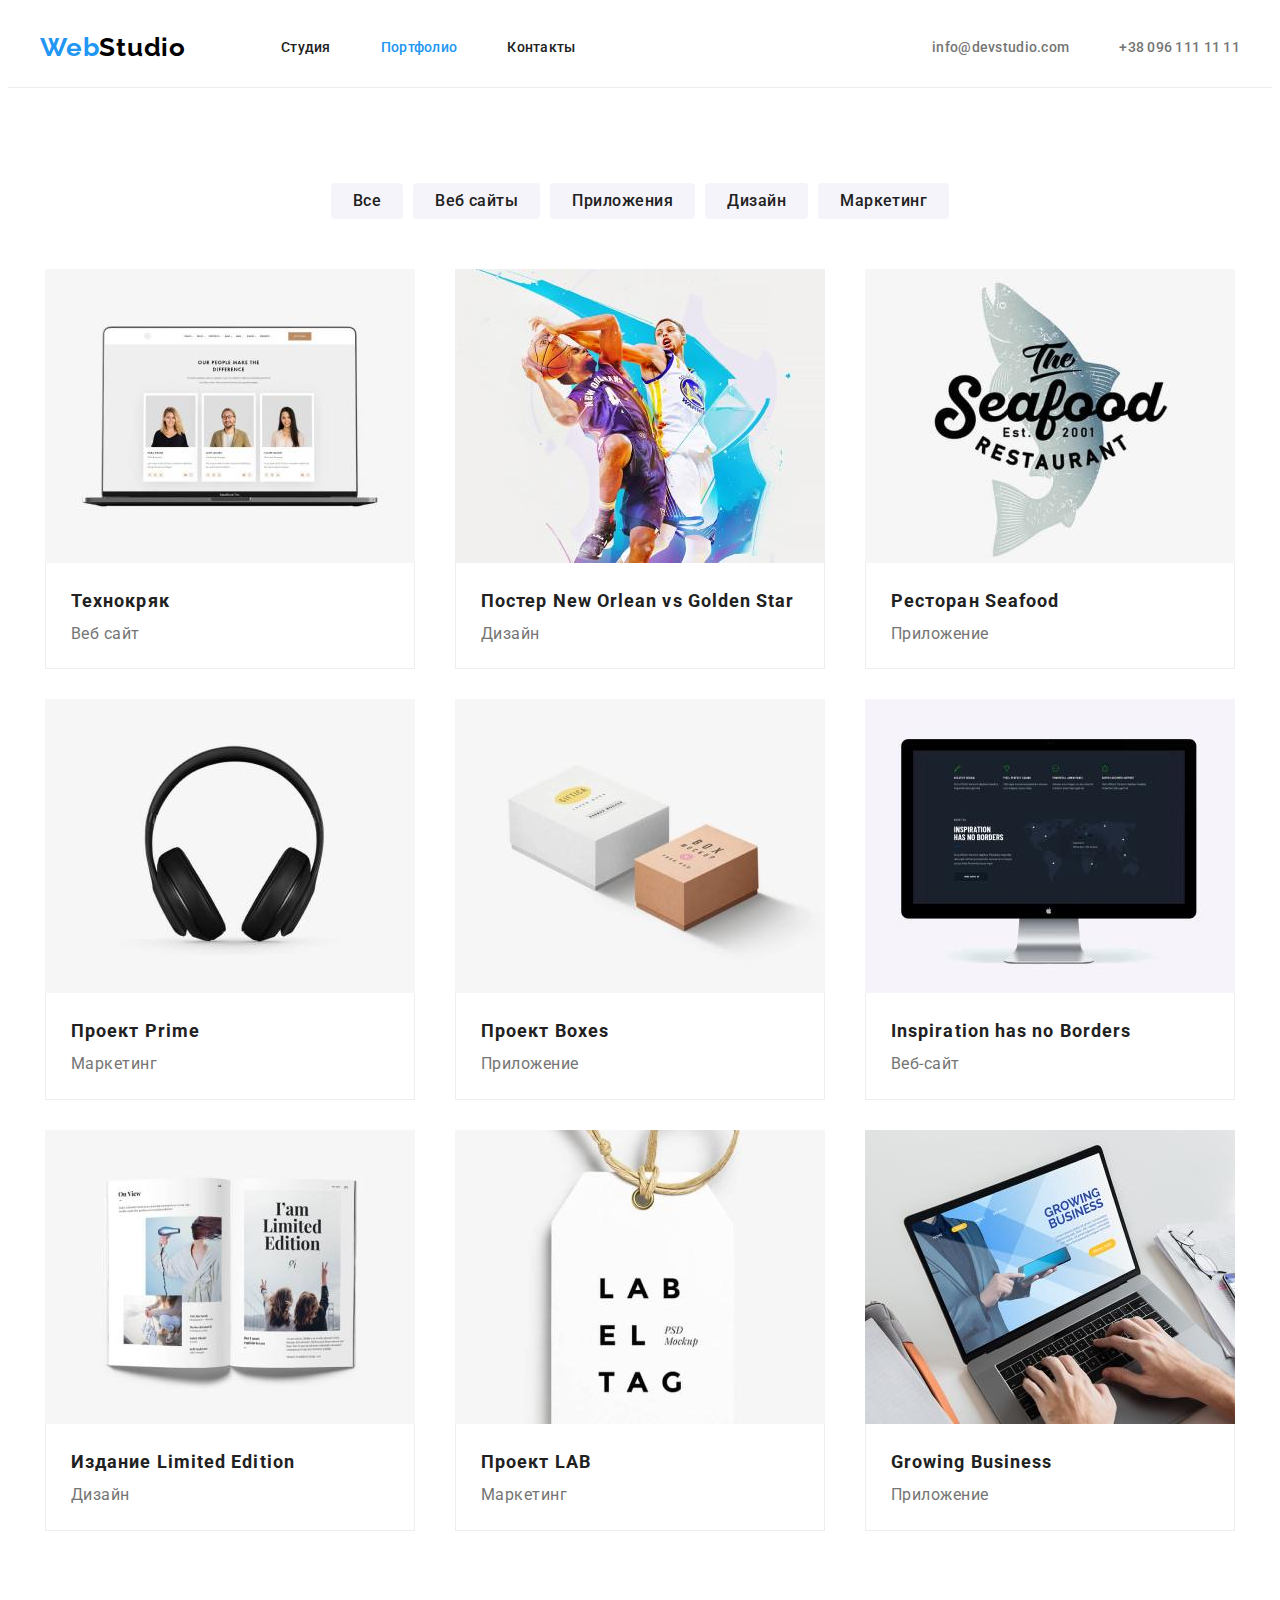
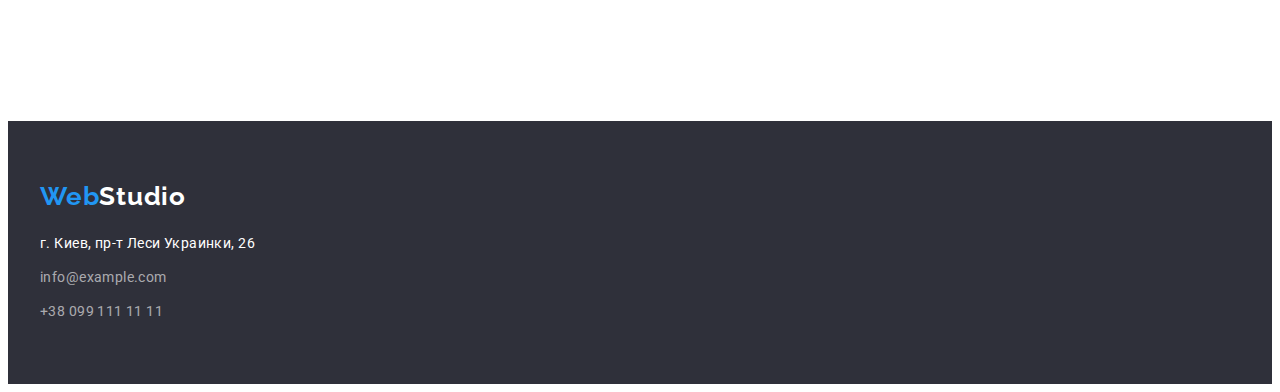
==== portfolio.html @ 575ff604 "add copy" ====
<!DOCTYPE html>
<html lang="en">
<head>
    <meta charset="UTF-8">
    <meta http-equiv="X-UA-Compatible" content="IE=edge">
    <meta name="viewport" content="width=device-width, initial-scale=1.0">
    <title>Document</title>
    <link rel="stylesheet" href="https://cdnjs.cloudflare.com/ajax/libs/modern-normalize/1.1.0/modern-normalize.min.css"
        integrity="sha512-wpPYUAdjBVSE4KJnH1VR1HeZfpl1ub8YT/NKx4PuQ5NmX2tKuGu6U/JRp5y+Y8XG2tV+wKQpNHVUX03MfMFn9Q=="
        crossorigin="anonymous" referrerpolicy="no-referrer" />
    <link rel="preconnect" href="https://fonts.googleapis.com">
    <link rel="preconnect" href="https://fonts.gstatic.com" crossorigin>
    <link href="https://fonts.googleapis.com/css2?family=Raleway:wght@700&family=Roboto:wght@400;500;700;900&display=swap"
        rel="stylesheet">
    <link rel="stylesheet" href="./css/reset.css">
    <link rel="stylesheet" href="./css/styles.css">
</head>
<body>
    <header class="header">
        <div class="container header-nav">
            <nav class="nav-list">
                <a class="header-logo-web link" lang="en" href="WebStudio">Web<span
                        class="header-logo-studio">Studio</span></a>
                <ul class="list header-list nav-link">
                    <li class="item"><a class="link header-link" 
                        href="./index.html">Студия</a></li>
                    <li class="item"><a class="link header-link link-accent" 
                        href="Портфолио">Портфолио</a></li>
                    <li class="item"><a class="link header-link" 
                        href="Контакты">Контакты</a></li>
                </ul>
            </nav>
            <ul class="header-contacts">
                <li class="item">
                    <a class="header-link header-contacts link" href="mailto:info@devstudio.com">info@devstudio.com</a>
                </li>
                <li class="item">
                    <a class="header-link header-contacts link" href="tel:+380961111111">+38 096 111 11 11</a>
                </li>
            </ul>
        </div>
    </header>
    <main>     
        <section  class="portfolio">
        <div class="container">
            <ul class="list portfolio-list">
                <li class="item">
                    <button class="main-btn" type="button">Все</button>
                </li>
                <li class="item">
                    <button class="main-btn" type="button">Веб сайты</button>
                </li>
                <li class="item">
                    <button class="main-btn" type="button">Приложения</button>
                </li>
                <li class="item">
                    <button class="main-btn" type="button">Дизайн</button>
                </li>
                <li class="item">
                    <button class="main-btn" type="button">Маркетинг</button>
                </li>
            </ul> 
            <h1 class="hidden-header">Проекты</h1>
            <ul class="list project-list">
                <li class="item">
                    <a class="link" href="">
                        <img class="project-img" src="./images/portfolio1.jpg" alt="noutbook" width="370" height="294">
                        <div class="project-content">
                            <h2 class="work project-link">Технокряк</h2>
                            <p class="text project-link">Веб сайт</p>
                        </div>
                    </a>
                </li>
                <li class="item">
                    <a class="link" href="">
                        <img class="project-img" src="./images/portfolio2.jpg" alt="poster" width="370" height="294">
                        <div class="project-content">
                             <h2 class="work" lang="en">Постер New Orlean vs Golden Star</h2>
                             <p class="text">Дизайн</p>
                        </div>
                    </a>
                </li>
                <li class="item">
                    <a class="link" href="">
                        <img class="project-img" src="./images/portfolio3.jpg" alt="fish" width="370" height="294">
                        <div class="project-content">
                            <h2 class="work">Ресторан Seafood</h2>
                            <p class="text">Приложение</p>
                        </div>
                    </a>
                </li>
                <li class="item">
                    <a class="link" href="">
                        <img class="project-img" src="./images/portfolio4.jpg" alt="headphones" width="370" height="294">
                        <div class="project-content">
                            <h2 class="work" lang="en">Проект Prime</h2>
                            <p class="text">Маркетинг</p>
                        </div>
                    </a>
                </li>
                <li class="item">
                    <a class="link" href="">
                        <img class="project-img" src="./images/portfolio5.jpg" alt="boxes" width="370" height="294">
                        <div class="project-content">
                            <h2 class="work" lang="en">Проект Boxes</h2>
                            <p class="text">Приложение</p>
                        </div>
                    </a>
                </li>
                <li class="item">
                    <a class="link" href="">
                        <img class="project-img" src="./images/portfolio6.jpg" alt="computer" width="370" height="294">
                        <div class="project-content">
                            <h2 class="work" lang="en">Inspiration has no Borders</h2>
                            <p class="text">Веб-сайт</p>
                        </div>
                    </a>
                </li>
                <li class="item">
                    <a class="link" href="">
                        <img class="project-img" src="./images/portfolio7.jpg" alt="book" width="370" height="294">
                        <div class="project-content">
                            <h2 class="work" lang="en">Издание Limited Edition</h2>
                            <p class="text">Дизайн</p>
                        </div>
                    </a>
                </li>
                <li class="item">
                    <a class="link" href="">
                        <img class="project-img" src="./images/portfolio8.jpg" alt="LAB" width="370" height="294">
                        <div class="project-content">
                            <h2 class="work">Проект LAB</h2>
                            <p class="text">Маркетинг</p>
                        </div>
                    </a>
                </li>
                <li class="item">
                    <a class="link" href="">
                        <img class="project-img" src="./images/portfolio9.jpg" alt="work" width="370" height="294">
                        <div class="project-content">
                            <h2 class="work" lang="en">Growing Business</h2>
                            <p class="text">Приложение</p>
                        </div>
                    </a>
                </li>
            </ul>
        </div>
        </section>
       
    </main>
    <footer class="footer">
        <div class="container footer-container">
            <a class="footer-logo link" lang="en" href="WebStudio">Web<span class="footer-logo-studio">Studio</span></a>
            <address>
                <ul class="list footer-list">
                    <li class="item">
                        <a class="link footer-address" href="https://goo.gl/maps/gBsBQiJznwFm2XDAA">г. Киев, пр-т Леси
                            Украинки, 26</a>
                    </li>
                    <li class="item">
                        <a class="link footer-contacts" href="mailto:info@example.com">info@example.com</a>
                    </li>
                    <li class="item">
                        <a class="link footer-contacts" href="tel:+380991111111">+38 099 111 11 11</a>
                    </li>
                </ul>
            </address>
        </div>
    </footer>
</body>
</html>
---- css/styles.css ----
:root {
  --main-title-color: #ffffff;
  --second-title-color: #212121;
  --main-text-color: #757575;
  --second-text-color: #212121;
  --third-text-color: #ffffff;
  --link-text-color: #2196f3;
  --main-btn-color: #ffffff;
  --second-btn-color: #212121;
  --main-contacts-color: #757575;
}
body {
  font-family: 'Roboto', sans-serif;
  color: #e5e5e5;
}
.container {
  width: 1200px;
  padding-left: 15px;
  padding-right: 15px;
  margin: 0 auto;
}

/*-----------------HEADER---------------------*/
.header {
  background-color: #ffffff;
  border-bottom: 1px solid #ececec;
}
.header-list {
  display: flex;
}
.header-nav {
  display: flex;
  justify-content: space-between;
  align-items: center;
}
.nav-list {
  display: flex;
  align-items: center;
}
.nav-link {
  display: flex;
  margin-left: 95px;
}
.nav-link .item + .item {
  margin-left: 50px;
}
.header-link {
  font-weight: 500;
  font-size: 14px;
  line-height: 1.33;
  letter-spacing: 0.02em;
  color: var(--second-text-color);
  padding-top: 30px;
  padding-bottom: 30px;
}
.header-link:hover,
.header-link:focus {
  color: var(--link-text-color);
}
.link-accent {
  color: var(--link-text-color);
}
.header-logo-web {
  font-family: Raleway;
  font-style: normal;
  font-weight: 700;
  font-size: 26px;
  line-height: 1.19;
  letter-spacing: 0.03em;
  color: #2196f3;
}
.header-logo-studio {
  font-family: Raleway;
  font-style: normal;
  font-weight: 700;
  font-size: 26px;
  line-height: 1.19;
  letter-spacing: 0.03em;
  color: #000000;
}

.header-contacts {
  font-weight: 500;
  font-size: 14px;
  line-height: 1.33;
  letter-spacing: 0.02em;
  color: var(--main-contacts-color);
  display: flex;
  margin-left: auto;
}
.header-contacts .item + .item {
  margin-left: 50px;
}
/*-----------------HERO-----------------------*/
.hero {
  background-color: #2f303a;
  padding-top: 200px;
  padding-bottom: 200px;
}

.hero-title {
  font-weight: 900;
  font-size: 44px;
  line-height: 1.36;
  text-align: center;
  letter-spacing: 0.06em;
  text-transform: uppercase;
  color: var(--main-title-color);

  margin-bottom: 30px;
}
.hero-btn {
  font-family: inherit;
  font-weight: 700;
  font-size: 16px;
  line-height: 1.87;
  text-align: center;
  letter-spacing: 0.06em;
  color: var(--main-btn-color);
  background-color: #2196f3;
  cursor: pointer;

  border-radius: 4px;
  border-style: none;
  padding: 10px 30px;
}

.hero-btn-item {
  text-align: center;
}
.hero-btn-link:active {
  background-color: white;
  color: #2196f3;
}
/*----------------features-------------*/
.features {
  background-color: #ffffff;
  padding-top: 95px;
  padding-bottom: 95px;
}

.features-list {
  display: flex;
  justify-content: center;
}
.features-list .item {
  min-width: 270px;
}
.features-list .item + .item {
  margin-left: 30px;
}
.hidden-header {
  position: absolute;
  clip: rect(0 0 0 0);
  width: 1px;
  height: 1px;
  margin: -1px;
  border: 0;
  padding: 0;
  overflow: hidden;
}
.features-main {
  font-weight: 700;
  font-size: 14px;
  line-height: 1.14;
  letter-spacing: 0.03em;
  text-transform: uppercase;
  color: var(--second-text-color);
}
.features-text {
  font-weight: 400;
  font-size: 14px;
  line-height: 1.71;
  letter-spacing: 0.03em;
  color: var(--main-text-color);

  margin-top: 10px;
}

/*------------------------workspace--------------*/
.workspace {
  background-color: white;
  padding-bottom: 95px;
}

.workspace-list {
  display: flex;
}
.workspace-list .workspace-item + .workspace-item {
  margin-left: 30px;
}

.workspace-title {
  font-weight: 700;
  font-size: 36px;
  line-height: 1.16;
  text-align: center;
  letter-spacing: 0.03em;
  color: var(--second-title-color);

  margin-bottom: 50px;
}
/*-----------------------team------------------*/
.team {
  background-color: #f5f4fa;
  padding-top: 95px;
  padding-bottom: 95px;
}
.team-title {
  font-weight: 700;
  font-size: 36px;
  line-height: 1.16;
  text-align: center;
  letter-spacing: 0.03em;
  color: var(--second-title-color);

  margin-bottom: 50px;
}
.team-list {
  text-align: center;
  display: flex;
}
.team-list .team-list-item + .team-list-item {
  margin-left: 30px;
}
.team-list-item {
  background-color: #fff;
  max-width: 270px;
  border-radius: 0 0 4px 4px;
  box-shadow: 0px 1px 3px 0px #0000001f;
}
.team-photo {
  display: block;
  max-width: 100%;
  height: auto;
}
.team-text {
  padding-top: 30px;
  padding-bottom: 30px;
}
.team-main {
  font-weight: 500;
  font-size: 16px;
  line-height: 1.18;
  text-align: center;
  letter-spacing: 0.03em;
  color: var(--second-text-color);

  margin-bottom: 10px;
}
.team-profession {
  font-weight: 400;
  font-size: 16px;
  line-height: 1.18;
  text-align: center;
  letter-spacing: 0.03em;
  color: var(--main-text-color);
}
/*----------------------------footer---------------------*/
.footer {
  background-color: #2f303a;
  padding-top: 60px;
  padding-bottom: 60px;
}

.footer-logo {
  font-family: Raleway;
  font-style: normal;
  font-weight: 700;
  font-size: 26px;
  line-height: 1.19;
  letter-spacing: 0.03em;
  color: #2196f3;
}
.footer-list {
  margin-top: 20px;
}
.footer-list .item + .item {
  margin-top: 10px;
}
.footer-logo-studio {
  font-family: Raleway;
  font-style: normal;
  font-weight: 700;
  font-size: 26px;
  line-height: 1.19;
  letter-spacing: 0.03em;
  color: white;
}
.footer-address {
  font-style: normal;
  font-weight: 400;
  font-size: 14px;
  line-height: 1.71;
  letter-spacing: 0.03em;
  color: var(--third-text-color);
}
.footer-contacts {
  font-style: normal;
  font-weight: 400;
  font-size: 14px;
  line-height: 1.71;
  letter-spacing: 0.03em;
  color: rgba(255, 255, 255, 0.6);
}
/*----------------------------PORTFOLIO-------------------*/
.portfolio {
  background-color: white;
  padding-top: 95px;
  padding-bottom: 95px;
}
.portfolio-list {
  display: flex;
  justify-content: center;
  margin-bottom: 50px;
}
.portfolio-list .item + .item {
  margin-left: 10px;
}
.portfolio-list .item {
}
.main-btn:hover {
  color: var(--main-btn-color);
  background-color: var(--link-text-color);
}

.main-btn-color:hover {
  color: var(--main-btn-color);
  background-color: var(--link-text-color);
}
.main-btn {
  font-family: inherit;
  font-weight: 500;
  font-size: 16px;
  line-height: 1.62;
  text-align: center;
  letter-spacing: 0.03em;
  color: var(--second-btn-color);
  background-color: #f5f4fa;

  border-radius: 4px;
  border-style: none;
  padding: 5px 22px;
}
.main-btn-color {
  font-family: inherit;
  font-weight: 500;
  font-size: 16px;
  line-height: 1.62;
  text-align: center;
  letter-spacing: 0.03em;
  color: var(--main-btn-color);
  background-color: var(--link-text-color);
}
.project-list .item:nth-child(3n + 2) {
  margin-left: 30px;
  margin-right: 30px;
}
.project-list .item:nth-last-child(n + 3) {
  margin-bottom: 30px;
}
.project-list {
  display: flex;
  flex-wrap: wrap;
  justify-content: space-around;
  padding-bottom: 65px;
}

.project-img {
  display: block;
  max-width: 100%;
  height: auto;
}

.project-content {
  padding: 20px 25px;
  border-left: 1px solid #eeeeee;
  border-bottom: 1px solid #eeeeee;
  border-right: 1px solid #eeeeee;
}
.work {
  font-weight: 700;
  font-size: 18px;
  line-height: 2;
  letter-spacing: 0.06em;
  color: var(--second-title-color);
}
.text {
  font-weight: 400;
  font-size: 16px;
  line-height: 1.87;
  letter-spacing: 0.03em;
  color: var(--main-text-color);
}
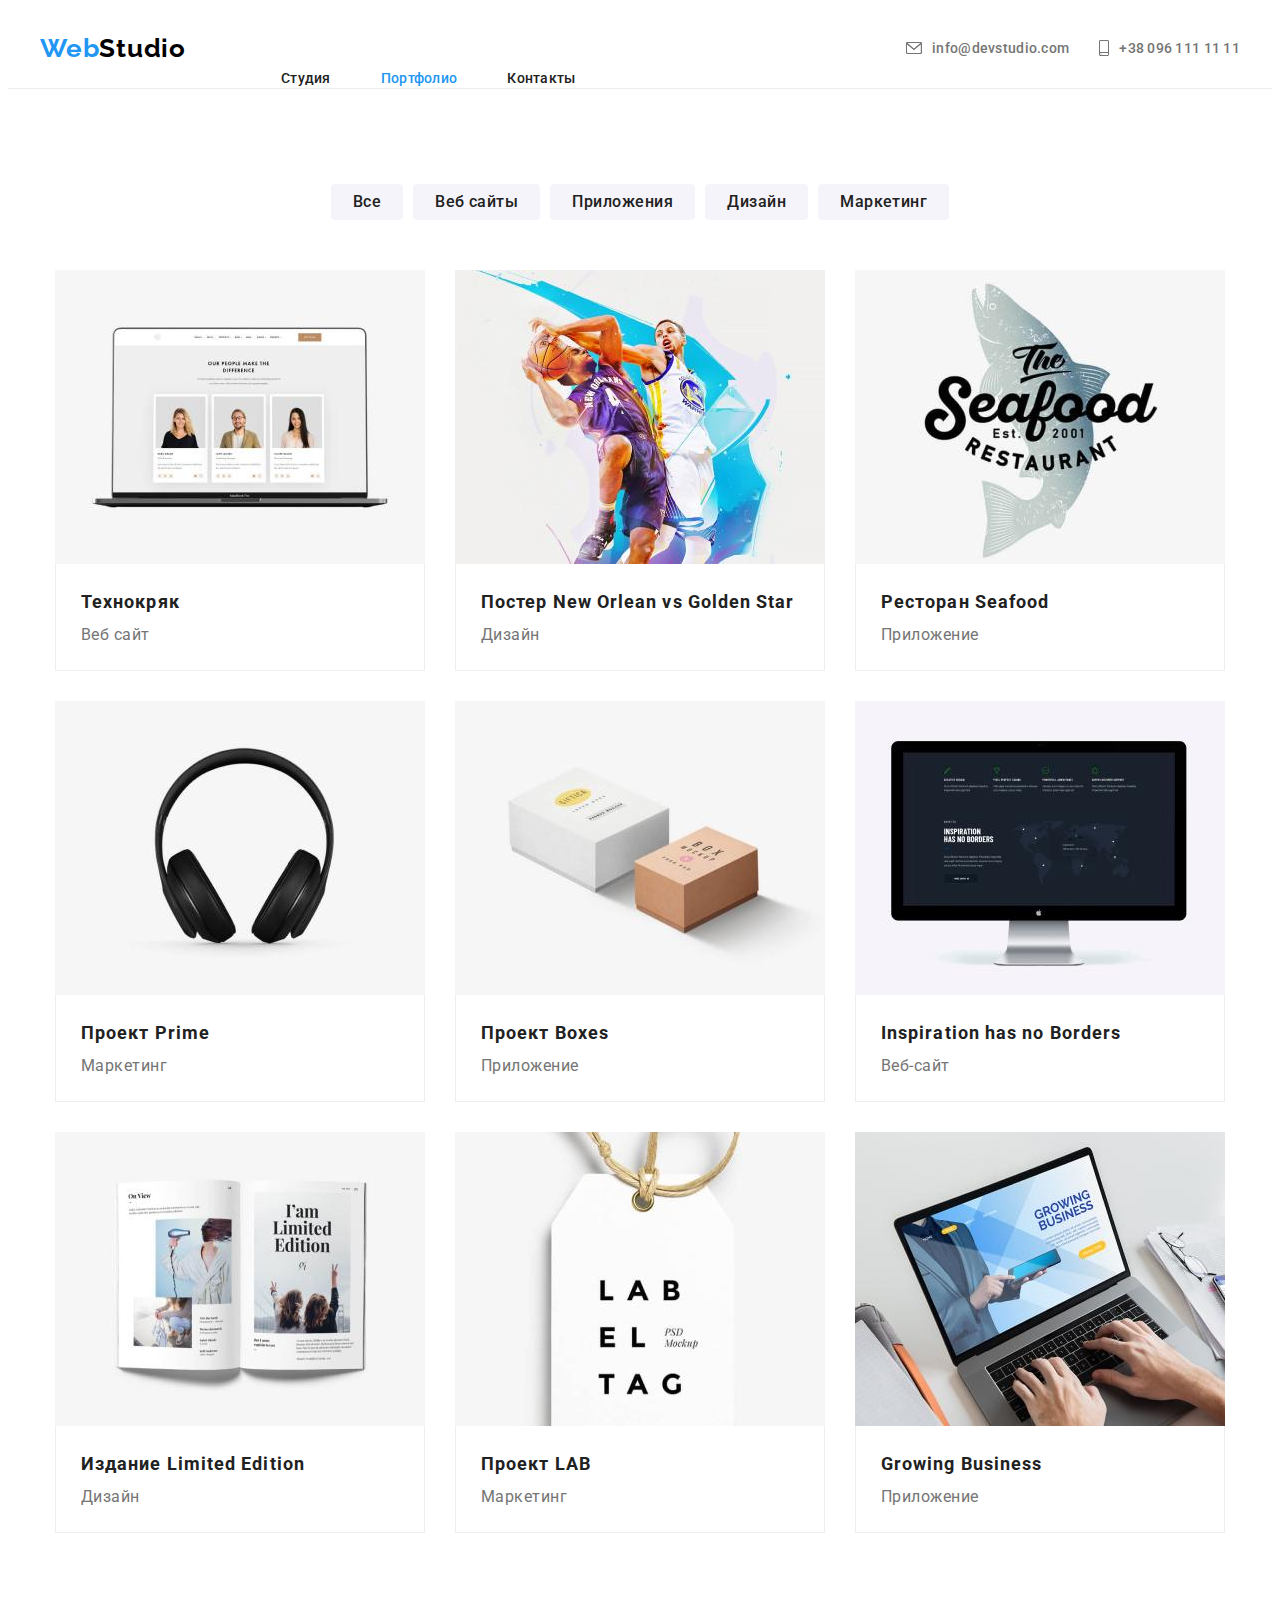
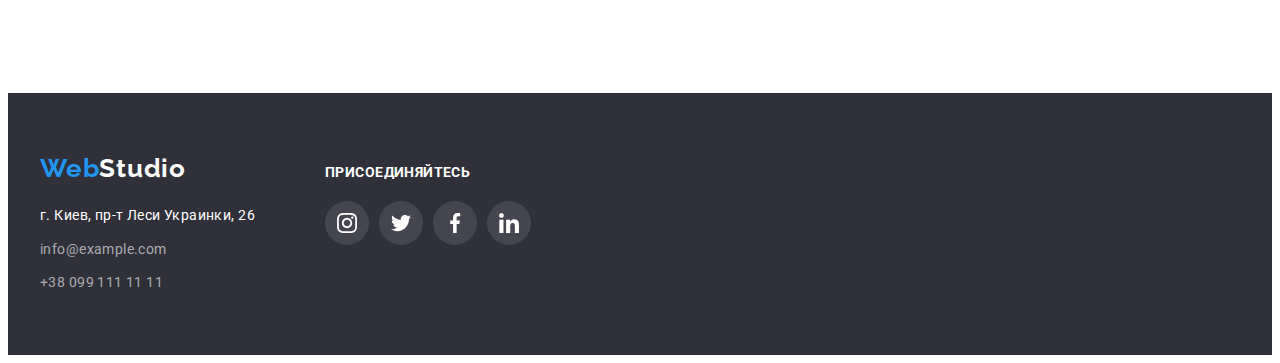
==== commit 669a411c: "add portfolio" ====
--- a/portfolio.html
+++ b/portfolio.html
@@ -32,10 +32,18 @@
             </nav>
             <ul class="header-contacts">
                 <li class="item">
-                    <a class="header-link header-contacts link" href="mailto:info@devstudio.com">info@devstudio.com</a>
-                </li>
-                <li class="item">
-                    <a class="header-link header-contacts link" href="tel:+380961111111">+38 096 111 11 11</a>
+                    <a class="header-link header-contacts-text link" href="mailto:info@devstudio.com"><svg class="header-icon"
+                            width="16" height="12">
+                            <use href="./images/icons.svg#icon-letter"></use>
+                        </svg>info@devstudio.com
+                    </a>
+                </li>
+                <li class="item">
+                    <a class="header-link header-contacts-text link" href="tel:+380961111111"><svg class="header-icon" width="10"
+                            height="16">
+                            <use href="./images/icons.svg#icon-smartphone"></use>
+                        </svg>+38 096 111 11 11
+                    </a>
                 </li>
             </ul>
         </div>
@@ -62,8 +70,8 @@
             </ul> 
             <h1 class="hidden-header">Проекты</h1>
             <ul class="list project-list">
-                <li class="item">
-                    <a class="link" href="">
+                <li class="item project-item">
+                    <a class="link project-item-link" href="">
                         <img class="project-img" src="./images/portfolio1.jpg" alt="noutbook" width="370" height="294">
                         <div class="project-content">
                             <h2 class="work project-link">Технокряк</h2>
@@ -71,8 +79,8 @@
                         </div>
                     </a>
                 </li>
-                <li class="item">
-                    <a class="link" href="">
+                <li class="item project-item">
+                    <a class="link project-item-link" href="">
                         <img class="project-img" src="./images/portfolio2.jpg" alt="poster" width="370" height="294">
                         <div class="project-content">
                              <h2 class="work" lang="en">Постер New Orlean vs Golden Star</h2>
@@ -80,8 +88,8 @@
                         </div>
                     </a>
                 </li>
-                <li class="item">
-                    <a class="link" href="">
+                <li class="item project-item">
+                    <a class="link project-item-link" href="">
                         <img class="project-img" src="./images/portfolio3.jpg" alt="fish" width="370" height="294">
                         <div class="project-content">
                             <h2 class="work">Ресторан Seafood</h2>
@@ -89,8 +97,8 @@
                         </div>
                     </a>
                 </li>
-                <li class="item">
-                    <a class="link" href="">
+                <li class="item project-item">
+                    <a class="link project-item-link" href="">
                         <img class="project-img" src="./images/portfolio4.jpg" alt="headphones" width="370" height="294">
                         <div class="project-content">
                             <h2 class="work" lang="en">Проект Prime</h2>
@@ -98,8 +106,8 @@
                         </div>
                     </a>
                 </li>
-                <li class="item">
-                    <a class="link" href="">
+                <li class="item project-item">
+                    <a class="link project-item-link" href="">
                         <img class="project-img" src="./images/portfolio5.jpg" alt="boxes" width="370" height="294">
                         <div class="project-content">
                             <h2 class="work" lang="en">Проект Boxes</h2>
@@ -107,8 +115,8 @@
                         </div>
                     </a>
                 </li>
-                <li class="item">
-                    <a class="link" href="">
+                <li class="item project-item">
+                    <a class="link project-item-link" href="">
                         <img class="project-img" src="./images/portfolio6.jpg" alt="computer" width="370" height="294">
                         <div class="project-content">
                             <h2 class="work" lang="en">Inspiration has no Borders</h2>
@@ -116,8 +124,8 @@
                         </div>
                     </a>
                 </li>
-                <li class="item">
-                    <a class="link" href="">
+                <li class="item project-item">
+                    <a class="link project-item-link" href="">
                         <img class="project-img" src="./images/portfolio7.jpg" alt="book" width="370" height="294">
                         <div class="project-content">
                             <h2 class="work" lang="en">Издание Limited Edition</h2>
@@ -125,8 +133,8 @@
                         </div>
                     </a>
                 </li>
-                <li class="item">
-                    <a class="link" href="">
+                <li class="item project-item">
+                    <a class="link project-item-link" href="">
                         <img class="project-img" src="./images/portfolio8.jpg" alt="LAB" width="370" height="294">
                         <div class="project-content">
                             <h2 class="work">Проект LAB</h2>
@@ -134,8 +142,8 @@
                         </div>
                     </a>
                 </li>
-                <li class="item">
-                    <a class="link" href="">
+                <li class="item project-item">
+                    <a class="link project-item-link" href="">
                         <img class="project-img" src="./images/portfolio9.jpg" alt="work" width="370" height="294">
                         <div class="project-content">
                             <h2 class="work" lang="en">Growing Business</h2>
@@ -149,22 +157,57 @@
        
     </main>
     <footer class="footer">
-        <div class="container footer-container">
-            <a class="footer-logo link" lang="en" href="WebStudio">Web<span class="footer-logo-studio">Studio</span></a>
-            <address>
-                <ul class="list footer-list">
-                    <li class="item">
-                        <a class="link footer-address" href="https://goo.gl/maps/gBsBQiJznwFm2XDAA">г. Киев, пр-т Леси
-                            Украинки, 26</a>
-                    </li>
-                    <li class="item">
-                        <a class="link footer-contacts" href="mailto:info@example.com">info@example.com</a>
-                    </li>
-                    <li class="item">
-                        <a class="link footer-contacts" href="tel:+380991111111">+38 099 111 11 11</a>
+        <div class="container footer-content">
+            <div class="footer-right">
+                <a class="footer-logo link" lang="en" href="WebStudio">Web<span class="footer-logo-studio">Studio</span></a>
+                <address>
+                    <ul class="list footer-list">
+                        <li class="item">
+                            <a class="link footer-address" href="https://goo.gl/maps/gBsBQiJznwFm2XDAA">г. Киев, пр-т Леси
+                                Украинки, 26</a>
+                        </li>
+                        <li class="item">
+                            <a class="link footer-contacts" href="mailto:info@example.com">info@example.com</a>
+                        </li>
+                        <li class="item">
+                            <a class="link footer-contacts" href="tel:+380991111111">+38 099 111 11 11</a>
+                        </li>
+                    </ul>
+                </address>
+            </div>
+            <div class="join">
+                <p class="join-main">присоединяйтесь</p>
+                <ul class="join-list">
+                    <li class="join-item">
+                        <a href="" class="join-link">
+                            <svg class="join-icon" width="20" height="20">
+                                <use href="./images/icons.svg#icon-instagram"></use>
+                            </svg>
+                        </a>
+                    </li>
+                    <li class="join-item">
+                        <a href="" class="join-link">
+                            <svg class="join-icon" width="20" height="20">
+                                <use href="./images/icons.svg#icon-twitter"></use>
+                            </svg>
+                        </a>
+                    </li>
+                    <li class="join-item">
+                        <a href="" class="join-link">
+                            <svg class="join-icon" width="20" height="20">
+                                <use href="./images/icons.svg#icon-facebook"></use>
+                            </svg>
+                        </a>
+                    </li>
+                    <li class="join-item">
+                        <a href="" class="join-link">
+                            <svg class="join-icon" width="20" height="20">
+                                <use href="./images/icons.svg#icon-linkedin"></use>
+                            </svg>
+                        </a>
                     </li>
                 </ul>
-            </address>
+            </div>
         </div>
     </footer>
 </body>
--- a/css/styles.css
+++ b/css/styles.css
@@ -32,6 +32,7 @@
   display: flex;
   justify-content: space-between;
   align-items: center;
+  height: 80px;
 }
 .nav-list {
   display: flex;
@@ -50,6 +51,12 @@
   line-height: 1.33;
   letter-spacing: 0.02em;
   color: var(--second-text-color);
+  display: flex;
+  justify-content: center;
+  align-items: center;
+
+  width: 100%;
+  height: 100%;
   padding-top: 30px;
   padding-bottom: 30px;
 }
@@ -57,6 +64,10 @@
 .header-link:focus {
   color: var(--link-text-color);
 }
+.header-link:hover .header-icon,
+.header-link:focus .header-icon {
+  fill: var(--link-text-color);
+}
 .link-accent {
   color: var(--link-text-color);
 }
@@ -70,32 +81,40 @@
   color: #2196f3;
 }
 .header-logo-studio {
-  font-family: Raleway;
-  font-style: normal;
-  font-weight: 700;
-  font-size: 26px;
-  line-height: 1.19;
-  letter-spacing: 0.03em;
   color: #000000;
 }
-
+.header-contacts-text {
+  color: var(--main-contacts-color);
+}
 .header-contacts {
-  font-weight: 500;
-  font-size: 14px;
-  line-height: 1.33;
-  letter-spacing: 0.02em;
   color: var(--main-contacts-color);
   display: flex;
+  align-items: center;
+  justify-content: center;
   margin-left: auto;
 }
 .header-contacts .item + .item {
-  margin-left: 50px;
-}
+  margin-left: 30px;
+}
+
+.header-icon {
+  margin-right: 10px;
+  cursor: pointer;
+  fill: var(--main-contacts-color);
+}
+
 /*-----------------HERO-----------------------*/
 .hero {
-  background-color: #2f303a;
   padding-top: 200px;
   padding-bottom: 200px;
+  background-color: #2f303a;
+  background: linear-gradient(0deg, rgba(47, 48, 58, 0.4), rgba(47, 48, 58, 0.4)),
+    url(../images/bg.jpg);
+  background-repeat: no-repeat;
+  background-position: center;
+  background-size: cover;
+  margin: 0 auto;
+  max-width: 1600px;
 }
 
 .hero-title {
@@ -159,6 +178,16 @@
   padding: 0;
   overflow: hidden;
 }
+.features-box {
+  display: flex;
+  justify-content: center;
+  align-items: center;
+  width: 270px;
+  height: 120px;
+  background-color: #f5f4fa;
+  border-radius: 4px;
+  margin-bottom: 30px;
+}
 .features-main {
   font-weight: 700;
   font-size: 14px;
@@ -255,14 +284,102 @@
   text-align: center;
   letter-spacing: 0.03em;
   color: var(--main-text-color);
-}
+
+  margin-bottom: 16px;
+}
+.team-social-list {
+  display: flex;
+  justify-content: center;
+}
+.team-social-item {
+  width: 44px;
+  height: 44px;
+}
+.team-social-item + .team-social-item {
+  margin-left: 10px;
+}
+.team-social-link {
+  width: 100%;
+  height: 100%;
+  background-color: #ffffff;
+  border-radius: 50%;
+  display: flex;
+  align-items: center;
+  justify-content: center;
+}
+.team-social-icon {
+  fill: #afb1b8;
+}
+
+.team-social-link:hover,
+.team-social-link:focus {
+  background-color: var(--link-text-color);
+}
+.team-social-link:hover .team-social-icon,
+.team-social-link:focus .team-social-icon {
+  fill: var(--main-btn-color);
+}
+/*------------------------------clients----------------*/
+.clients {
+  background-color: white;
+  padding-bottom: 95px;
+  padding-top: 95px;
+}
+.clients-main {
+  color: var(--second-title-color);
+  font-style: 700;
+  font-size: 36px;
+  line-height: 1.16;
+  text-align: center;
+
+  margin-bottom: 50px;
+}
+.clients-list {
+  display: flex;
+  justify-content: center;
+}
+.clients-item {
+  width: 170px;
+  height: 92px;
+}
+.clients-item + .clients-item {
+  margin-left: 30px;
+}
+.clients-link {
+  width: 100%;
+  height: 100%;
+  display: flex;
+  justify-content: center;
+  align-items: center;
+  background-color: #ffffff;
+  border: 1px solid #afb1b8;
+  border-radius: 4px;
+}
+.clients-link:hover,
+.clients-link:focus {
+  border: 1px solid var(--link-text-color);
+}
+.clients-icon {
+  fill: #afb1b8;
+}
+.clients-link:hover .clients-icon,
+.clients-link:focus .clients-icon {
+  fill: var(--link-text-color);
+}
+
 /*----------------------------footer---------------------*/
 .footer {
   background-color: #2f303a;
   padding-top: 60px;
   padding-bottom: 60px;
 }
-
+.footer-content {
+  display: flex;
+  align-items: baseline;
+}
+.footer-right {
+  justify-content: start;
+}
 .footer-logo {
   font-family: Raleway;
   font-style: normal;
@@ -279,12 +396,6 @@
   margin-top: 10px;
 }
 .footer-logo-studio {
-  font-family: Raleway;
-  font-style: normal;
-  font-weight: 700;
-  font-size: 26px;
-  line-height: 1.19;
-  letter-spacing: 0.03em;
   color: white;
 }
 .footer-address {
@@ -303,6 +414,46 @@
   letter-spacing: 0.03em;
   color: rgba(255, 255, 255, 0.6);
 }
+
+.join {
+  margin-left: 70px;
+}
+
+.join-main {
+  font-weight: bold;
+  font-size: 14px;
+  line-height: 1.14;
+  letter-spacing: 0.03em;
+  text-transform: uppercase;
+  color: var(--third-text-color);
+
+  margin-bottom: 20px;
+}
+.join-list {
+  display: flex;
+}
+.join-item {
+  width: 44px;
+  height: 44px;
+  border-radius: 50%;
+  background-color: rgba(255, 255, 255, 0.1);
+}
+.join-item + .join-item {
+  margin-left: 10px;
+}
+.join-link {
+  width: 100%;
+  height: 100%;
+  display: flex;
+  justify-content: center;
+  align-items: center;
+  border-radius: 50%;
+  fill: var(--main-btn-color);
+}
+.join-link:hover,
+.join-link:focus {
+  background-color: var(--link-text-color);
+}
 /*----------------------------PORTFOLIO-------------------*/
 .portfolio {
   background-color: white;
@@ -317,8 +468,7 @@
 .portfolio-list .item + .item {
   margin-left: 10px;
 }
-.portfolio-list .item {
-}
+
 .main-btn:hover {
   color: var(--main-btn-color);
   background-color: var(--link-text-color);
@@ -352,11 +502,7 @@
   color: var(--main-btn-color);
   background-color: var(--link-text-color);
 }
-.project-list .item:nth-child(3n + 2) {
-  margin-left: 30px;
-  margin-right: 30px;
-}
-.project-list .item:nth-last-child(n + 3) {
+.project-item:nth-last-child(n + 4) {
   margin-bottom: 30px;
 }
 .project-list {
@@ -364,6 +510,17 @@
   flex-wrap: wrap;
   justify-content: space-around;
   padding-bottom: 65px;
+}
+.project-item-link:nth-child(3n + 2) {
+  margin-left: 30px;
+  margin-right: 30px;
+}
+.project-item-link:hover,
+.project-item-link:focus {
+  background: #ffffff;
+  border: 1px solid #eeeeee;
+  box-shadow: 1px 4px 6px rgba(0, 0, 0, 0.16);
+  display: block;
 }
 
 .project-img {
